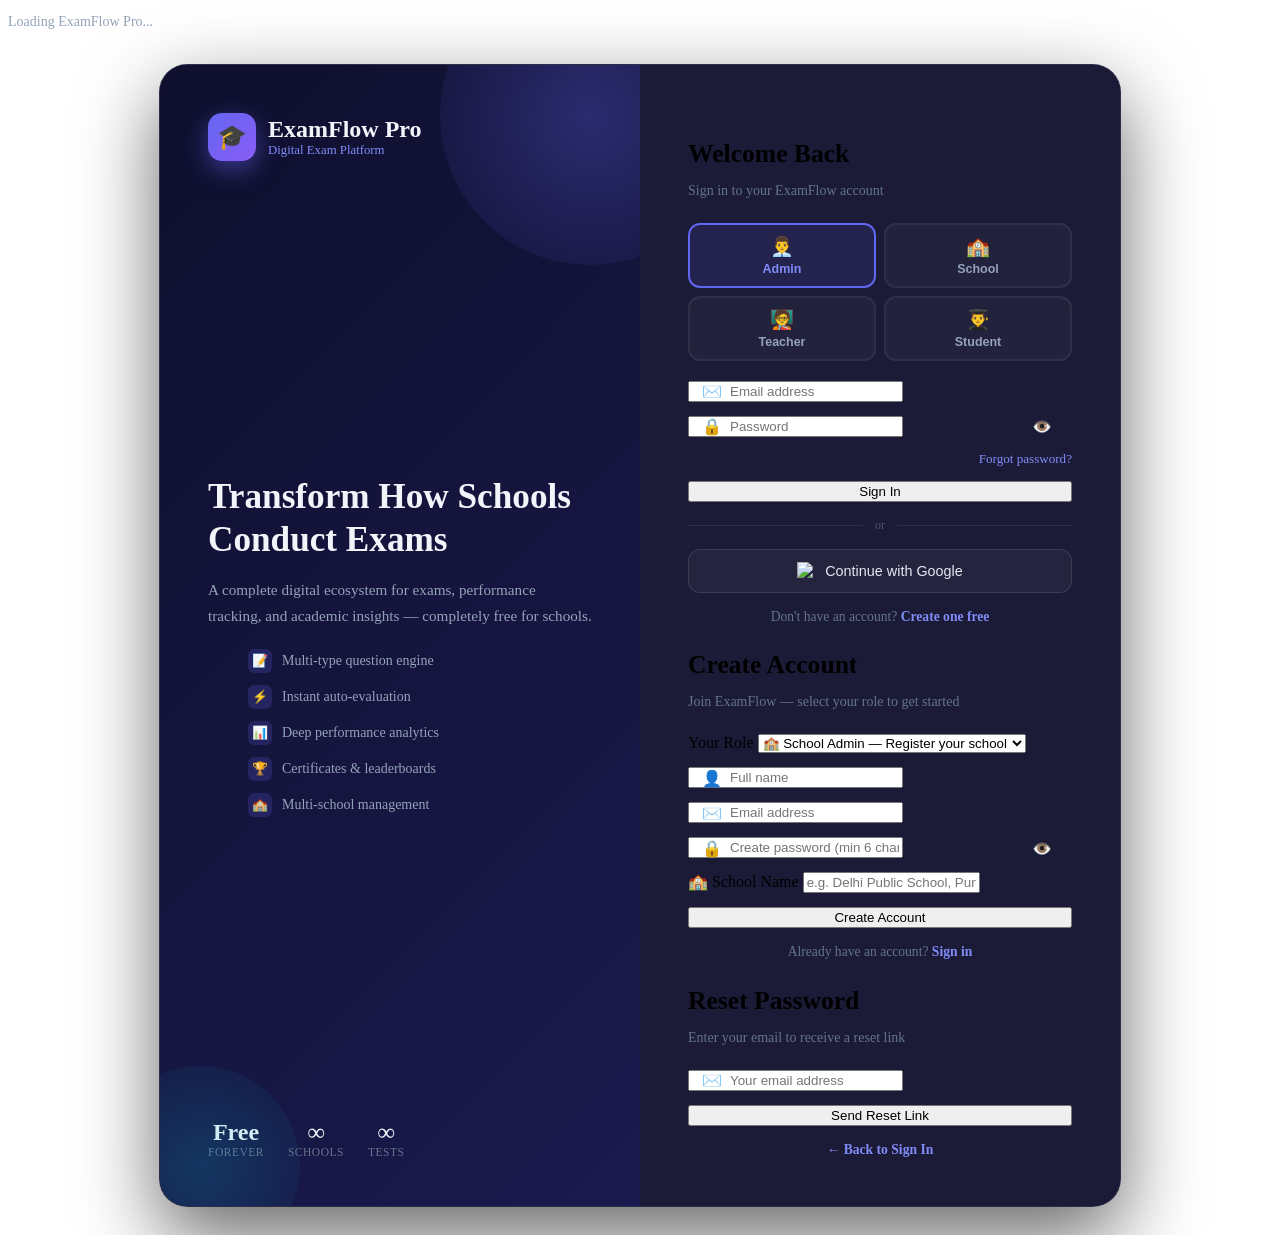
==== index.html @ 2c267c3b "Add files via upload" ====
<!DOCTYPE html>
<html lang="en">
<head>
  <meta charset="UTF-8"/>
  <meta name="viewport" content="width=device-width, initial-scale=1.0"/>
  <title>ExamFlow Pro — Digital Exam & Performance Platform</title>
  <meta name="description" content="A free, full-scale multi-school digital exam and performance management platform."/>
  <link rel="stylesheet" href="css/styles.css"/>
  <link rel="stylesheet" href="css/auth.css"/>
  <style>
    .auth-bg{min-height:100vh;display:flex;align-items:center;justify-content:center;padding:20px;position:relative;z-index:1}
    .auth-container{display:grid;grid-template-columns:1fr 1fr;max-width:960px;width:100%;min-height:580px;background:rgba(15,15,45,0.95);border:1px solid rgba(255,255,255,0.08);border-radius:28px;overflow:hidden;box-shadow:0 30px 80px rgba(0,0,0,0.6);backdrop-filter:blur(20px)}
    .auth-left{background:linear-gradient(135deg,#0f0f2e,#1a1a4e);padding:48px;display:flex;flex-direction:column;justify-content:space-between;position:relative;overflow:hidden}
    .auth-left::before{content:'';position:absolute;width:300px;height:300px;background:radial-gradient(circle,rgba(99,102,241,0.3),transparent);border-radius:50%;top:-100px;right:-100px}
    .auth-left::after{content:'';position:absolute;width:200px;height:200px;background:radial-gradient(circle,rgba(6,182,212,0.2),transparent);border-radius:50%;bottom:-60px;left:-60px}
    .brand-mark{display:flex;align-items:center;gap:12px;position:relative;z-index:1}
    .brand-icon{width:48px;height:48px;background:linear-gradient(135deg,#6366f1,#8b5cf6);border-radius:14px;display:flex;align-items:center;justify-content:center;font-size:1.5rem;box-shadow:0 8px 24px rgba(99,102,241,0.5)}
    .brand-name{font-size:1.5rem;font-weight:900;color:#f1f5f9}
    .brand-tagline{font-size:0.8rem;color:#818cf8;font-weight:500}
    .auth-hero{position:relative;z-index:1}
    .auth-hero h2{font-size:2.2rem;font-weight:800;line-height:1.2;color:#f1f5f9;margin-bottom:16px}
    .auth-hero p{color:#94a3b8;font-size:0.95rem;line-height:1.7}
    .feature-list{list-style:none;display:flex;flex-direction:column;gap:12px;margin-top:20px}
    .feature-list li{display:flex;align-items:center;gap:10px;color:#94a3b8;font-size:0.875rem}
    .feature-list .fi{width:24px;height:24px;background:rgba(99,102,241,0.2);border-radius:6px;display:flex;align-items:center;justify-content:center;font-size:0.8rem}
    .auth-right{padding:48px;display:flex;flex-direction:column;justify-content:center;overflow-y:auto;max-height:100%}
    .auth-right h3{font-size:1.6rem;font-weight:800;margin-bottom:6px}
    .auth-right p.sub{color:#64748b;font-size:0.875rem;margin-bottom:24px}
    .role-select{display:grid;grid-template-columns:repeat(2,1fr);gap:8px;margin-bottom:20px}
    .role-btn{padding:10px 8px;border-radius:12px;border:2px solid rgba(255,255,255,0.06);background:rgba(255,255,255,0.03);color:#94a3b8;cursor:pointer;transition:all 0.2s ease;text-align:center;font-size:0.78rem;font-weight:600}
    .role-btn:hover{border-color:rgba(99,102,241,0.4);color:#c7d2fe;background:rgba(99,102,241,0.05)}
    .role-btn.active{border-color:#6366f1;background:rgba(99,102,241,0.12);color:#818cf8}
    .role-btn .role-icon{font-size:1.2rem;display:block;margin-bottom:4px}
    .divider{display:flex;align-items:center;gap:12px;margin:16px 0}
    .divider::before,.divider::after{content:'';flex:1;height:1px;background:rgba(255,255,255,0.08)}
    .divider span{font-size:0.75rem;color:#475569}
    .btn-google{display:flex;align-items:center;justify-content:center;gap:10px;width:100%;padding:12px;border:1px solid rgba(255,255,255,0.1);border-radius:12px;background:rgba(255,255,255,0.04);color:#e2e8f0;font-size:0.9rem;font-weight:500;cursor:pointer;transition:all 0.2s ease}
    .btn-google:hover{background:rgba(255,255,255,0.08);border-color:rgba(255,255,255,0.2)}
    .btn-google img{width:18px;height:18px}
    .auth-switch{text-align:center;margin-top:16px;font-size:0.85rem;color:#64748b}
    .auth-switch a{color:#818cf8;text-decoration:none;font-weight:600}
    .auth-switch a:hover{color:#a5b4fc;text-decoration:underline}
    .auth-form{display:flex;flex-direction:column;gap:14px}
    .input-wrap{position:relative}
    .input-icon{position:absolute;left:14px;top:50%;transform:translateY(-50%);color:#475569;font-size:1rem;pointer-events:none}
    .input-wrap .form-control{padding-left:40px}
    .input-wrap .toggle-pw{position:absolute;right:14px;top:50%;transform:translateY(-50%);cursor:pointer;color:#475569;background:none;border:none;font-size:1rem}
    .school-field{display:none}
    .school-field.show{display:block}
    @media(max-width:768px){.auth-container{grid-template-columns:1fr}.auth-left{display:none}.auth-right{padding:32px 28px}}
  </style>
</head>
<body>
<div class="page-loader" id="pageLoader"><div class="loader"></div><p style="color:#94a3b8;font-size:0.875rem">Loading ExamFlow Pro...</p></div>
<div class="toast-container" id="toastContainer"></div>

<div class="auth-bg">
  <div class="auth-container">
    <!-- Left Panel -->
    <div class="auth-left">
      <div class="brand-mark">
        <div class="brand-icon">🎓</div>
        <div><div class="brand-name">ExamFlow Pro</div><div class="brand-tagline">Digital Exam Platform</div></div>
      </div>
      <div class="auth-hero">
        <h2>Transform How Schools Conduct Exams</h2>
        <p>A complete digital ecosystem for exams, performance tracking, and academic insights — completely free for schools.</p>
        <ul class="feature-list">
          <li><span class="fi">📝</span> Multi-type question engine</li>
          <li><span class="fi">⚡</span> Instant auto-evaluation</li>
          <li><span class="fi">📊</span> Deep performance analytics</li>
          <li><span class="fi">🏆</span> Certificates & leaderboards</li>
          <li><span class="fi">🏫</span> Multi-school management</li>
        </ul>
      </div>
      <div style="display:flex;gap:24px">
        <div style="text-align:center"><div style="font-size:1.5rem;font-weight:800;color:#f1f5f9">Free</div><div style="font-size:0.72rem;color:#64748b;text-transform:uppercase;letter-spacing:0.5px">Forever</div></div>
        <div style="text-align:center"><div style="font-size:1.5rem;font-weight:800;color:#f1f5f9">∞</div><div style="font-size:0.72rem;color:#64748b;text-transform:uppercase;letter-spacing:0.5px">Schools</div></div>
        <div style="text-align:center"><div style="font-size:1.5rem;font-weight:800;color:#f1f5f9">∞</div><div style="font-size:0.72rem;color:#64748b;text-transform:uppercase;letter-spacing:0.5px">Tests</div></div>
      </div>
    </div>

    <!-- Right Panel -->
    <div class="auth-right">
      <!-- Login Form -->
      <div id="loginPanel">
        <h3>Welcome Back</h3>
        <p class="sub">Sign in to your ExamFlow account</p>
        <div class="role-select" id="roleSelectLogin">
          <button class="role-btn active" data-role="admin" onclick="selectRole('admin')"><span class="role-icon">👨‍💼</span>Admin</button>
          <button class="role-btn" data-role="school" onclick="selectRole('school')"><span class="role-icon">🏫</span>School</button>
          <button class="role-btn" data-role="teacher" onclick="selectRole('teacher')"><span class="role-icon">🧑‍🏫</span>Teacher</button>
          <button class="role-btn" data-role="student" onclick="selectRole('student')"><span class="role-icon">👨‍🎓</span>Student</button>
        </div>
        <form class="auth-form" id="loginForm" onsubmit="handleLogin(event)">
          <div class="input-wrap"><span class="input-icon">✉️</span><input type="email" class="form-control" id="loginEmail" placeholder="Email address" required/></div>
          <div class="input-wrap"><span class="input-icon">🔒</span><input type="password" class="form-control" id="loginPassword" placeholder="Password" required/><button type="button" class="toggle-pw" onclick="togglePw('loginPassword',this)">👁️</button></div>
          <div style="display:flex;justify-content:flex-end"><a href="#" style="font-size:0.82rem;color:#818cf8;text-decoration:none" onclick="showForgot()">Forgot password?</a></div>
          <button type="submit" class="btn btn-primary w-full btn-lg" id="loginBtn">Sign In</button>
        </form>
        <div class="divider"><span>or</span></div>
        <button class="btn-google" onclick="handleGoogleLogin()"><img src="https://www.gstatic.com/firebasejs/ui/2.0.0/images/auth/google.svg" alt="Google"/>Continue with Google</button>
        <div class="auth-switch">Don't have an account? <a href="#" onclick="showSignup()">Create one free</a></div>
      </div>

      <!-- Signup Form -->
      <div id="signupPanel" class="hidden">
        <h3>Create Account</h3>
        <p class="sub">Join ExamFlow — select your role to get started</p>
        <form class="auth-form" id="signupForm" onsubmit="handleSignup(event)">
          <div class="form-group">
            <label class="form-label">Your Role</label>
            <select class="form-control" id="signupRole" onchange="onRoleChange()">
              <option value="school">🏫 School Admin — Register your school</option>
              <option value="teacher">🧑‍🏫 Teacher — Join a school</option>
              <option value="student">👨‍🎓 Student — Join a school</option>
              <option value="parent">👨‍👩‍👧 Parent — Track your child</option>
              <option value="admin">👨‍💼 Platform Admin</option>
            </select>
          </div>
          <div class="input-wrap"><span class="input-icon">👤</span><input type="text" class="form-control" id="signupName" placeholder="Full name" required/></div>
          <div class="input-wrap"><span class="input-icon">✉️</span><input type="email" class="form-control" id="signupEmail" placeholder="Email address" required/></div>
          <div class="input-wrap"><span class="input-icon">🔒</span><input type="password" class="form-control" id="signupPassword" placeholder="Create password (min 6 chars)" required minlength="6"/><button type="button" class="toggle-pw" onclick="togglePw('signupPassword',this)">👁️</button></div>

          <!-- School Name (for School Admin creating new school) -->
          <div class="school-field show" id="schoolNameField">
            <div class="form-group">
              <label class="form-label">🏫 School Name</label>
              <input class="form-control" id="signupSchoolName" placeholder="e.g. Delhi Public School, Pune"/>
            </div>
          </div>

          <!-- School Selection (for Teacher/Student joining existing school) -->
          <div class="school-field" id="schoolSelectField">
            <div class="form-group">
              <label class="form-label">🏫 Select Your School</label>
              <select class="form-control" id="signupSchoolSelect" onchange="onSchoolSelect()">
                <option value="">— Loading schools... —</option>
              </select>
            </div>
            <div id="classDivField" style="display:none;margin-top:14px">
              <div style="display:grid;grid-template-columns:1fr 1fr;gap:12px">
                <div class="form-group"><label class="form-label">Grade/Class</label><select class="form-control" id="signupClassSelect"><option value="">— Select Class —</option></select></div>
                <div class="form-group"><label class="form-label">Division</label><input class="form-control" id="signupDiv" placeholder="e.g. A"/></div>
              </div>
            </div>
          </div>

          <!-- Parent child email -->
          <div class="school-field" id="parentField">
            <div class="form-group">
              <label class="form-label">👨‍🎓 Child's Email</label>
              <input class="form-control" id="signupChildEmail" placeholder="Your child's registered email"/>
            </div>
          </div>

          <button type="submit" class="btn btn-primary w-full btn-lg" id="signupBtn">Create Account</button>
        </form>
        <div class="auth-switch">Already have an account? <a href="#" onclick="showLogin()">Sign in</a></div>
      </div>

      <!-- Forgot Password -->
      <div id="forgotPanel" class="hidden">
        <h3>Reset Password</h3>
        <p class="sub">Enter your email to receive a reset link</p>
        <form class="auth-form" onsubmit="handleForgot(event)">
          <div class="input-wrap"><span class="input-icon">✉️</span><input type="email" class="form-control" id="forgotEmail" placeholder="Your email address" required/></div>
          <button type="submit" class="btn btn-primary w-full btn-lg">Send Reset Link</button>
        </form>
        <div class="auth-switch"><a href="#" onclick="showLogin()">← Back to Sign In</a></div>
      </div>
    </div>
  </div>
</div>

<script type="module">
import { initializeApp } from "https://www.gstatic.com/firebasejs/10.7.1/firebase-app.js";
import { getAuth, signInWithEmailAndPassword, createUserWithEmailAndPassword, GoogleAuthProvider, signInWithPopup, sendPasswordResetEmail, onAuthStateChanged } from "https://www.gstatic.com/firebasejs/10.7.1/firebase-auth.js";
import { getFirestore, doc, setDoc, getDoc, getDocs, collection, query, where, serverTimestamp } from "https://www.gstatic.com/firebasejs/10.7.1/firebase-firestore.js";

const firebaseConfig = {
  apiKey: "AIzaSyCbSZRvUsFuepNW8W2D5x-5EwHEE_O2UdE",
  authDomain: "aixynztestseries-fc5da.firebaseapp.com",
  projectId: "aixynztestseries-fc5da",
  storageBucket: "aixynztestseries-fc5da.firebasestorage.app",
  messagingSenderId: "354795848617",
  appId: "1:354795848617:web:ab50b9095256b6febbfab8"
};

const app = initializeApp(firebaseConfig);
const auth = getAuth(app);
const db = getFirestore(app);
const googleProvider = new GoogleAuthProvider();

let selectedRole = 'admin';

// ── Load schools list for signup ──
async function loadSchoolsList() {
  try {
    const snap = await getDocs(collection(db, 'schools'));
    const sel = document.getElementById('signupSchoolSelect');
    sel.innerHTML = '<option value="">— Select your school —</option>';
    snap.forEach(d => {
      const s = d.data();
      sel.innerHTML += '<option value="' + d.id + '" data-name="' + (s.name || '') + '">' + (s.name || 'Unnamed School') + ' — ' + (s.city || '') + '</option>';
    });
    if (snap.empty) {
      sel.innerHTML = '<option value="">— No schools registered yet —</option>';
    }
  } catch (e) { console.error('loadSchools:', e); }
}
loadSchoolsList();

// ── Role change handler for signup ──
window.onRoleChange = function () {
  const role = document.getElementById('signupRole').value;
  const schoolNameField = document.getElementById('schoolNameField');
  const schoolSelectField = document.getElementById('schoolSelectField');
  const parentField = document.getElementById('parentField');

  schoolNameField.classList.remove('show');
  schoolSelectField.classList.remove('show');
  parentField.classList.remove('show');

  if (role === 'school') {
    schoolNameField.classList.add('show');
  } else if (role === 'teacher' || role === 'student') {
    schoolSelectField.classList.add('show');
    loadSchoolsList();
  } else if (role === 'parent') {
    parentField.classList.add('show');
  }
};

window.onSchoolSelect = async () => {
  const schoolId = document.getElementById('signupSchoolSelect').value;
  const classDivField = document.getElementById('classDivField');
  if (!schoolId) { classDivField.style.display = 'none'; return; }
  classDivField.style.display = 'block';
  
  // Load classes for this school
  try {
    const snap = await getDocs(query(collection(db, 'classes'), where('schoolId', '==', schoolId)));
    const sel = document.getElementById('signupClassSelect');
    sel.innerHTML = '<option value="">— Select Class —</option>';
    snap.forEach(d => { sel.innerHTML += '<option value="' + d.data().name + '">' + d.data().name + '</option>'; });
  } catch (e) { console.error(e); }
};

// ── Auth State ──
onAuthStateChanged(auth, async (user) => {
  document.getElementById('pageLoader').style.opacity = '0';
  setTimeout(() => { document.getElementById('pageLoader').style.display = 'none'; }, 500);
  if (user) {
    try {
      const userDoc = await getDoc(doc(db, 'users', user.uid));
      if (userDoc.exists()) redirectToRole(userDoc.data().role);
    } catch (e) { console.log(e); }
  }
});

// ── Role selector for login ──
window.selectRole = (role) => {
  selectedRole = role;
  document.querySelectorAll('#roleSelectLogin .role-btn').forEach(b => b.classList.toggle('active', b.dataset.role === role));
};

// ── Login ──
window.handleLogin = async (e) => {
  e.preventDefault();
  const email = document.getElementById('loginEmail').value;
  const password = document.getElementById('loginPassword').value;
  const btn = document.getElementById('loginBtn');
  btn.disabled = true;
  btn.innerHTML = '<div class="loader" style="width:20px;height:20px;border-width:2px;margin:0 auto"></div>';
  try {
    const cred = await signInWithEmailAndPassword(auth, email, password);
    const userDoc = await getDoc(doc(db, 'users', cred.user.uid));
    let role = selectedRole;
    if (userDoc.exists()) role = userDoc.data().role;
    showToast('Welcome back! Redirecting...', 'success');
    setTimeout(() => redirectToRole(role), 800);
  } catch (err) {
    showToast(getFriendlyError(err.code), 'error');
    btn.disabled = false;
    btn.innerHTML = 'Sign In';
  }
};

// ── Signup ──
window.handleSignup = async (e) => {
  e.preventDefault();
  const name = document.getElementById('signupName').value.trim();
  const email = document.getElementById('signupEmail').value.trim();
  const password = document.getElementById('signupPassword').value;
  const role = document.getElementById('signupRole').value;
  const btn = document.getElementById('signupBtn');

  // Validate school info
  let schoolId = '';
  let schoolName = '', className = '', division = '';

  if (role === 'school') {
    schoolName = document.getElementById('signupSchoolName').value.trim();
    if (!schoolName) { showToast('Please enter your school name', 'warning'); return; }
  } else if (role === 'teacher' || role === 'student') {
    const sel = document.getElementById('signupSchoolSelect');
    schoolId = sel.value;
    schoolName = sel.options[sel.selectedIndex]?.dataset?.name || '';
    className = document.getElementById('signupClassSelect').value;
    division = document.getElementById('signupDiv').value.trim().toUpperCase();
    if (!schoolId) { showToast('Please select your school', 'warning'); return; }
    if (!className) { showToast('Please select your class', 'warning'); return; }
  }

  btn.disabled = true;
  btn.innerHTML = '<div class="loader" style="width:20px;height:20px;border-width:2px;margin:0 auto"></div>';

  try {
    const cred = await createUserWithEmailAndPassword(auth, email, password);
    const uid = cred.user.uid;

    // Create user doc
    const userData = {
      uid: uid,
      email: email,
      displayName: name,
      role: role,
      schoolId: schoolId,
      schoolName: schoolName,
      className: className,
      division: division,
      createdAt: serverTimestamp(),
      active: true
    };

    if (role === 'parent') {
      userData.childEmail = document.getElementById('signupChildEmail').value.trim();
    }

    // 1. Set user doc (defines the role for Firestore rules)
    await setDoc(doc(db, 'users', uid), userData);

    // 2. If school admin, create the school doc
    if (role === 'school') {
      const schId = 'SCH_' + uid.substring(0, 8).toUpperCase();
      // Update userData with the new schoolId
      userData.schoolId = schId;
      await setDoc(doc(db, 'users', uid), userData); // Re-set with schoolId

      await setDoc(doc(db, 'schools', schId), {
        name: schoolName,
        adminUid: uid,
        adminEmail: email,
        createdAt: serverTimestamp(),
        classCount: 0,
        teacherCount: 0,
        studentCount: 0
      });
    }

    showToast('Account created! Welcome to ExamFlow!', 'success');
    setTimeout(() => redirectToRole(role), 800);
  } catch (err) {
    showToast(getFriendlyError(err.code), 'error');
    btn.disabled = false;
    btn.innerHTML = 'Create Account';
  }
};

// ── Google Login ──
window.handleGoogleLogin = async () => {
  try {
    const result = await signInWithPopup(auth, googleProvider);
    const user = result.user;
    const userDoc = await getDoc(doc(db, 'users', user.uid));
    if (userDoc.exists()) {
      showToast('Signed in with Google!', 'success');
      setTimeout(() => redirectToRole(userDoc.data().role), 800);
    } else {
      // New Google user — need to collect role & school info
      showToast('Welcome! Please create an account with your role.', 'info');
      showSignup();
      document.getElementById('signupName').value = user.displayName || '';
      document.getElementById('signupEmail').value = user.email || '';
      document.getElementById('signupEmail').readOnly = true;
    }
  } catch (err) {
    if (err.code !== 'auth/popup-closed-by-user') showToast(getFriendlyError(err.code), 'error');
  }
};

// ── Forgot Password ──
window.handleForgot = async (e) => {
  e.preventDefault();
  const email = document.getElementById('forgotEmail').value;
  try {
    await sendPasswordResetEmail(auth, email);
    showToast('Reset link sent! Check your email.', 'success');
    showLogin();
  } catch (err) { showToast(getFriendlyError(err.code), 'error'); }
};

function redirectToRole(role) {
  const pages = { admin: 'admin.html', school: 'school.html', teacher: 'teacher.html', student: 'student.html', parent: 'parent.html' };
  window.location.href = pages[role] || 'teacher.html';
}

function getFriendlyError(code) {
  const msgs = {
    'auth/user-not-found': 'No account found with this email.',
    'auth/wrong-password': 'Incorrect password. Try again.',
    'auth/email-already-in-use': 'This email is already registered.',
    'auth/weak-password': 'Password must be at least 6 characters.',
    'auth/invalid-email': 'Please enter a valid email address.',
    'auth/too-many-requests': 'Too many attempts. Try again later.',
    'auth/popup-closed-by-user': 'Sign-in popup was closed.',
    'auth/invalid-credential': 'Invalid email or password.',
  };
  return msgs[code] || 'Something went wrong. Please try again.';
}

window.showLogin = () => { document.getElementById('loginPanel').classList.remove('hidden'); document.getElementById('signupPanel').classList.add('hidden'); document.getElementById('forgotPanel').classList.add('hidden'); };
window.showSignup = () => { document.getElementById('loginPanel').classList.add('hidden'); document.getElementById('signupPanel').classList.remove('hidden'); document.getElementById('forgotPanel').classList.add('hidden'); onRoleChange(); };
window.showForgot = () => { document.getElementById('loginPanel').classList.add('hidden'); document.getElementById('signupPanel').classList.add('hidden'); document.getElementById('forgotPanel').classList.remove('hidden'); };
window.togglePw = (id, btn) => { const inp = document.getElementById(id); if (inp.type === 'password') { inp.type = 'text'; btn.textContent = '🙈'; } else { inp.type = 'password'; btn.textContent = '👁️'; } };
</script>

<script>
window.showToast = (msg, type = 'info', duration = 3500) => {
  const icons = { success: '✅', error: '❌', warning: '⚠️', info: 'ℹ️' };
  const container = document.getElementById('toastContainer');
  if (!container) return;
  const t = document.createElement('div');
  t.className = 'toast ' + type;
  t.innerHTML = '<span>' + icons[type] + '</span><span style="flex:1;font-size:0.875rem">' + msg + '</span><span onclick="this.parentElement.remove()" style="cursor:pointer;opacity:0.5">✕</span>';
  container.appendChild(t);
  setTimeout(() => t.remove(), duration);
};
</script>
</body>
</html>
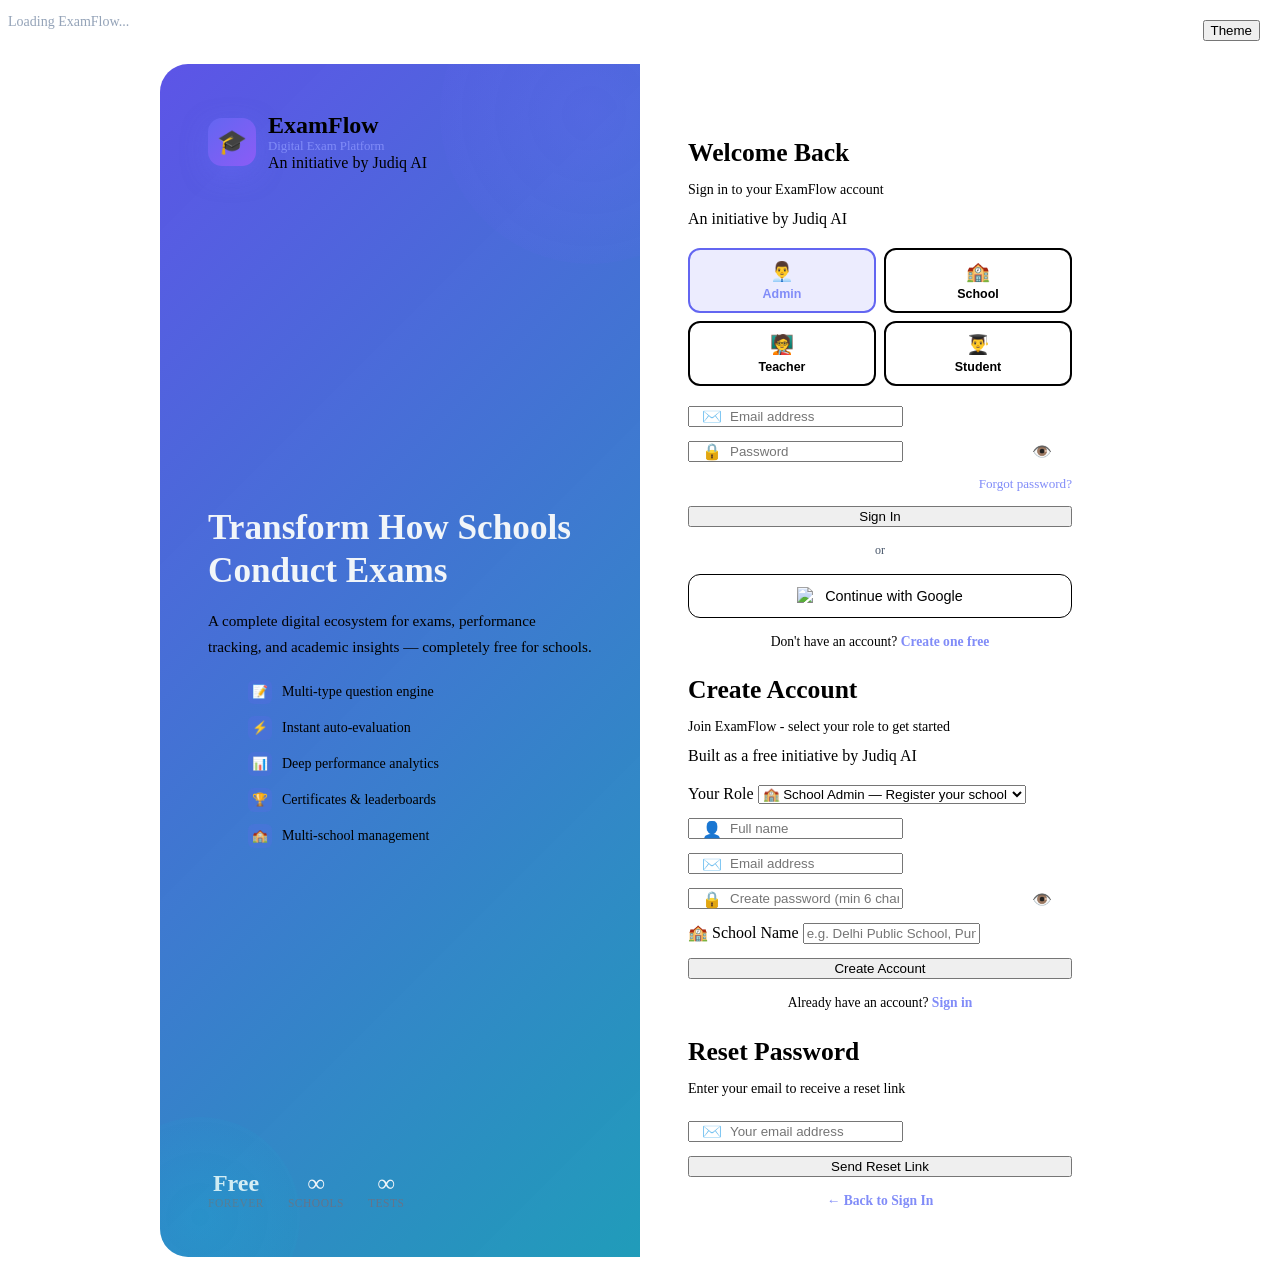
==== commit 387f8dd9: "Add files via upload" ====
--- a/index.html
+++ b/index.html
@@ -3,7 +3,7 @@
 <head>
   <meta charset="UTF-8"/>
   <meta name="viewport" content="width=device-width, initial-scale=1.0"/>
-  <title>ExamFlow Pro — Digital Exam & Performance Platform</title>
+  <title>ExamFlow - Digital Exam & Performance Platform</title>
   <meta name="description" content="A free, full-scale multi-school digital exam and performance management platform."/>
   <link rel="stylesheet" href="css/styles.css"/>
   <link rel="stylesheet" href="css/auth.css"/>
@@ -47,20 +47,32 @@
     .input-wrap .toggle-pw{position:absolute;right:14px;top:50%;transform:translateY(-50%);cursor:pointer;color:#475569;background:none;border:none;font-size:1rem}
     .school-field{display:none}
     .school-field.show{display:block}
+    .auth-container{background:var(--glass-bg);border:1px solid var(--glass-border);box-shadow:var(--shadow-lg)}
+    .auth-left{background:linear-gradient(135deg,rgba(79,70,229,0.92),rgba(8,145,178,0.9))}
+    .auth-right{background:var(--bg-card)}
+    .auth-right h3,.brand-name{color:var(--text-heading)}
+    .auth-right p.sub,.auth-hero p,.feature-list li,.auth-switch{color:var(--text-secondary)}
+    .role-btn{border-color:var(--glass-border);background:var(--glass-bg);color:var(--text-secondary)}
+    .role-btn:hover{color:var(--text-primary);background:var(--bg-card-hover)}
+    .btn-google{background:var(--glass-bg);border-color:var(--glass-border);color:var(--text-primary)}
+    .input-icon,.input-wrap .toggle-pw{color:var(--text-muted)}
+    [data-theme="light"] .brand-tagline{color:#4338ca}
+    [data-theme="light"] .auth-left{background:linear-gradient(135deg,#dbeafe,#eef2ff)}
+    [data-theme="light"] .auth-hero h2,[data-theme="light"] .brand-name{color:var(--text-heading)}
     @media(max-width:768px){.auth-container{grid-template-columns:1fr}.auth-left{display:none}.auth-right{padding:32px 28px}}
   </style>
 </head>
 <body>
-<div class="page-loader" id="pageLoader"><div class="loader"></div><p style="color:#94a3b8;font-size:0.875rem">Loading ExamFlow Pro...</p></div>
+<div class="page-loader" id="pageLoader"><div class="loader"></div><p style="color:#94a3b8;font-size:0.875rem">Loading ExamFlow...</p></div>
 <div class="toast-container" id="toastContainer"></div>
 
-<div class="auth-bg">
+<div class="auth-bg"><button class="topbar-btn" data-theme-toggle onclick="toggleTheme()" style="position:fixed;top:20px;right:20px;z-index:5">Theme</button>
   <div class="auth-container">
     <!-- Left Panel -->
     <div class="auth-left">
       <div class="brand-mark">
         <div class="brand-icon">🎓</div>
-        <div><div class="brand-name">ExamFlow Pro</div><div class="brand-tagline">Digital Exam Platform</div></div>
+        <div><div class="brand-name">ExamFlow</div><div class="brand-tagline">Digital Exam Platform</div><div class="brand-initiative">An initiative by Judiq AI</div></div>
       </div>
       <div class="auth-hero">
         <h2>Transform How Schools Conduct Exams</h2>
@@ -85,7 +97,7 @@
       <!-- Login Form -->
       <div id="loginPanel">
         <h3>Welcome Back</h3>
-        <p class="sub">Sign in to your ExamFlow account</p>
+        <p class="sub">Sign in to your ExamFlow account</p><p class="initiative-note" style="margin-top:-12px;margin-bottom:20px">An initiative by Judiq AI</p>
         <div class="role-select" id="roleSelectLogin">
           <button class="role-btn active" data-role="admin" onclick="selectRole('admin')"><span class="role-icon">👨‍💼</span>Admin</button>
           <button class="role-btn" data-role="school" onclick="selectRole('school')"><span class="role-icon">🏫</span>School</button>
@@ -106,7 +118,7 @@
       <!-- Signup Form -->
       <div id="signupPanel" class="hidden">
         <h3>Create Account</h3>
-        <p class="sub">Join ExamFlow — select your role to get started</p>
+        <p class="sub">Join ExamFlow - select your role to get started</p><p class="initiative-note" style="margin-top:-12px;margin-bottom:20px">Built as a free initiative by Judiq AI</p>
         <form class="auth-form" id="signupForm" onsubmit="handleSignup(event)">
           <div class="form-group">
             <label class="form-label">Your Role</label>
@@ -140,9 +152,10 @@
             </div>
             <div id="classDivField" style="display:none;margin-top:14px">
               <div style="display:grid;grid-template-columns:1fr 1fr;gap:12px">
-                <div class="form-group"><label class="form-label">Grade/Class</label><select class="form-control" id="signupClassSelect"><option value="">— Select Class —</option></select></div>
-                <div class="form-group"><label class="form-label">Division</label><input class="form-control" id="signupDiv" placeholder="e.g. A"/></div>
+                <div class="form-group"><label class="form-label">Grade/Class</label><select class="form-control" id="signupClassSelect" onchange="onClassChange()"><option value="">— Select Class —</option></select></div>
+                <div class="form-group"><label class="form-label">Division</label><select class="form-control" id="signupDivSelect"><option value="">— Select Division —</option></select></div>
               </div>
+              <p id="classDivHint" style="margin-top:10px;font-size:0.8rem;color:#64748b"></p>
             </div>
           </div>
 
@@ -172,11 +185,11 @@
     </div>
   </div>
 </div>
-
+<script src="js/shared.js"></script>
 <script type="module">
 import { initializeApp } from "https://www.gstatic.com/firebasejs/10.7.1/firebase-app.js";
 import { getAuth, signInWithEmailAndPassword, createUserWithEmailAndPassword, GoogleAuthProvider, signInWithPopup, sendPasswordResetEmail, onAuthStateChanged } from "https://www.gstatic.com/firebasejs/10.7.1/firebase-auth.js";
-import { getFirestore, doc, setDoc, getDoc, getDocs, collection, query, where, serverTimestamp } from "https://www.gstatic.com/firebasejs/10.7.1/firebase-firestore.js";
+import { getFirestore, doc, setDoc, getDoc, getDocs, collection, query, where, orderBy, serverTimestamp } from "https://www.gstatic.com/firebasejs/10.7.1/firebase-firestore.js";
 
 const firebaseConfig = {
   apiKey: "AIzaSyCbSZRvUsFuepNW8W2D5x-5EwHEE_O2UdE",
@@ -193,6 +206,7 @@
 const googleProvider = new GoogleAuthProvider();
 
 let selectedRole = 'admin';
+let schoolClassMap = {};
 
 // ── Load schools list for signup ──
 async function loadSchoolsList() {
@@ -221,6 +235,7 @@
   schoolNameField.classList.remove('show');
   schoolSelectField.classList.remove('show');
   parentField.classList.remove('show');
+  resetSchoolSelectionState();
 
   if (role === 'school') {
     schoolNameField.classList.add('show');
@@ -235,17 +250,102 @@
 window.onSchoolSelect = async () => {
   const schoolId = document.getElementById('signupSchoolSelect').value;
   const classDivField = document.getElementById('classDivField');
+  resetClassDivisionFields();
   if (!schoolId) { classDivField.style.display = 'none'; return; }
   classDivField.style.display = 'block';
-  
-  // Load classes for this school
+  await loadSchoolClasses(schoolId);
+};
+
+window.onClassChange = () => {
+  const className = document.getElementById('signupClassSelect').value;
+  const divSel = document.getElementById('signupDivSelect');
+  const hint = document.getElementById('classDivHint');
+  divSel.innerHTML = '<option value="">— Select Division —</option>';
+  divSel.disabled = !className;
+
+  if (!className) {
+    hint.textContent = 'Select a class to see its divisions.';
+    return;
+  }
+
+  const divisions = schoolClassMap[className] || [];
+  if (!divisions.length) {
+    divSel.innerHTML = '<option value="">No divisions added yet</option>';
+    hint.textContent = 'This class has no divisions configured yet. Ask your school admin to add them.';
+    return;
+  }
+
+  divSel.innerHTML += divisions.map(div => '<option value="' + div + '">' + div + '</option>').join('');
+  hint.textContent = 'Choose the division assigned by your school.';
+};
+
+function resetSchoolSelectionState() {
+  const schoolSel = document.getElementById('signupSchoolSelect');
+  if (schoolSel) schoolSel.value = '';
+  document.getElementById('classDivField').style.display = 'none';
+  resetClassDivisionFields();
+}
+
+function resetClassDivisionFields() {
+  schoolClassMap = {};
+  const classSel = document.getElementById('signupClassSelect');
+  const divSel = document.getElementById('signupDivSelect');
+  const hint = document.getElementById('classDivHint');
+  classSel.innerHTML = '<option value="">— Select Class —</option>';
+  divSel.innerHTML = '<option value="">— Select Division —</option>';
+  divSel.disabled = true;
+  hint.textContent = 'Select your school to load classes and divisions.';
+}
+
+async function loadSchoolClasses(schoolId) {
+  const classSel = document.getElementById('signupClassSelect');
+  const divSel = document.getElementById('signupDivSelect');
+  const hint = document.getElementById('classDivHint');
+
   try {
-    const snap = await getDocs(query(collection(db, 'classes'), where('schoolId', '==', schoolId)));
-    const sel = document.getElementById('signupClassSelect');
-    sel.innerHTML = '<option value="">— Select Class —</option>';
-    snap.forEach(d => { sel.innerHTML += '<option value="' + d.data().name + '">' + d.data().name + '</option>'; });
-  } catch (e) { console.error(e); }
-};
+    classSel.innerHTML = '<option value="">— Select Class —</option>';
+    divSel.innerHTML = '<option value="">— Select Division —</option>';
+    classSel.disabled = true;
+    divSel.disabled = true;
+    hint.textContent = 'Loading classes and divisions...';
+
+    let snap;
+    try {
+      snap = await getDocs(query(collection(db, 'classes'), where('schoolId', '==', schoolId), orderBy('name')));
+    } catch (queryErr) {
+      snap = await getDocs(query(collection(db, 'classes'), where('schoolId', '==', schoolId)));
+    }
+
+    if (snap.empty) {
+      hint.textContent = 'No classes are configured for this school yet.';
+      return;
+    }
+
+    const classEntries = [];
+    snap.forEach(d => {
+      const classData = d.data();
+      const className = (classData.name || '').trim();
+      if (!className) return;
+      const divisions = Array.isArray(classData.divisions)
+        ? classData.divisions.map(div => String(div).trim().toUpperCase()).filter(Boolean)
+        : [];
+      schoolClassMap[className] = divisions;
+      classEntries.push({ className, divisions });
+    });
+
+    classEntries.sort((a, b) => a.className.localeCompare(b.className, undefined, { numeric: true, sensitivity: 'base' }));
+    classEntries.forEach(entry => {
+      classSel.innerHTML += '<option value="' + entry.className + '">' + entry.className + '</option>';
+    });
+
+    classSel.disabled = false;
+    hint.textContent = 'Select your class to load the available divisions.';
+  } catch (e) {
+    console.error(e);
+    hint.textContent = 'Could not load classes right now. Check Firestore rules and try again.';
+    showToast('Could not load classes for this school.', 'error');
+  }
+}
 
 // ── Auth State ──
 onAuthStateChanged(auth, async (user) => {
@@ -308,9 +408,10 @@
     schoolId = sel.value;
     schoolName = sel.options[sel.selectedIndex]?.dataset?.name || '';
     className = document.getElementById('signupClassSelect').value;
-    division = document.getElementById('signupDiv').value.trim().toUpperCase();
+    division = document.getElementById('signupDivSelect').value.trim().toUpperCase();
     if (!schoolId) { showToast('Please select your school', 'warning'); return; }
     if (!className) { showToast('Please select your class', 'warning'); return; }
+    if (!division) { showToast('Please select your division', 'warning'); return; }
   }
 
   btn.disabled = true;
@@ -440,3 +541,11 @@
 </script>
 </body>
 </html>
+
+
+
+
+
+
+
+
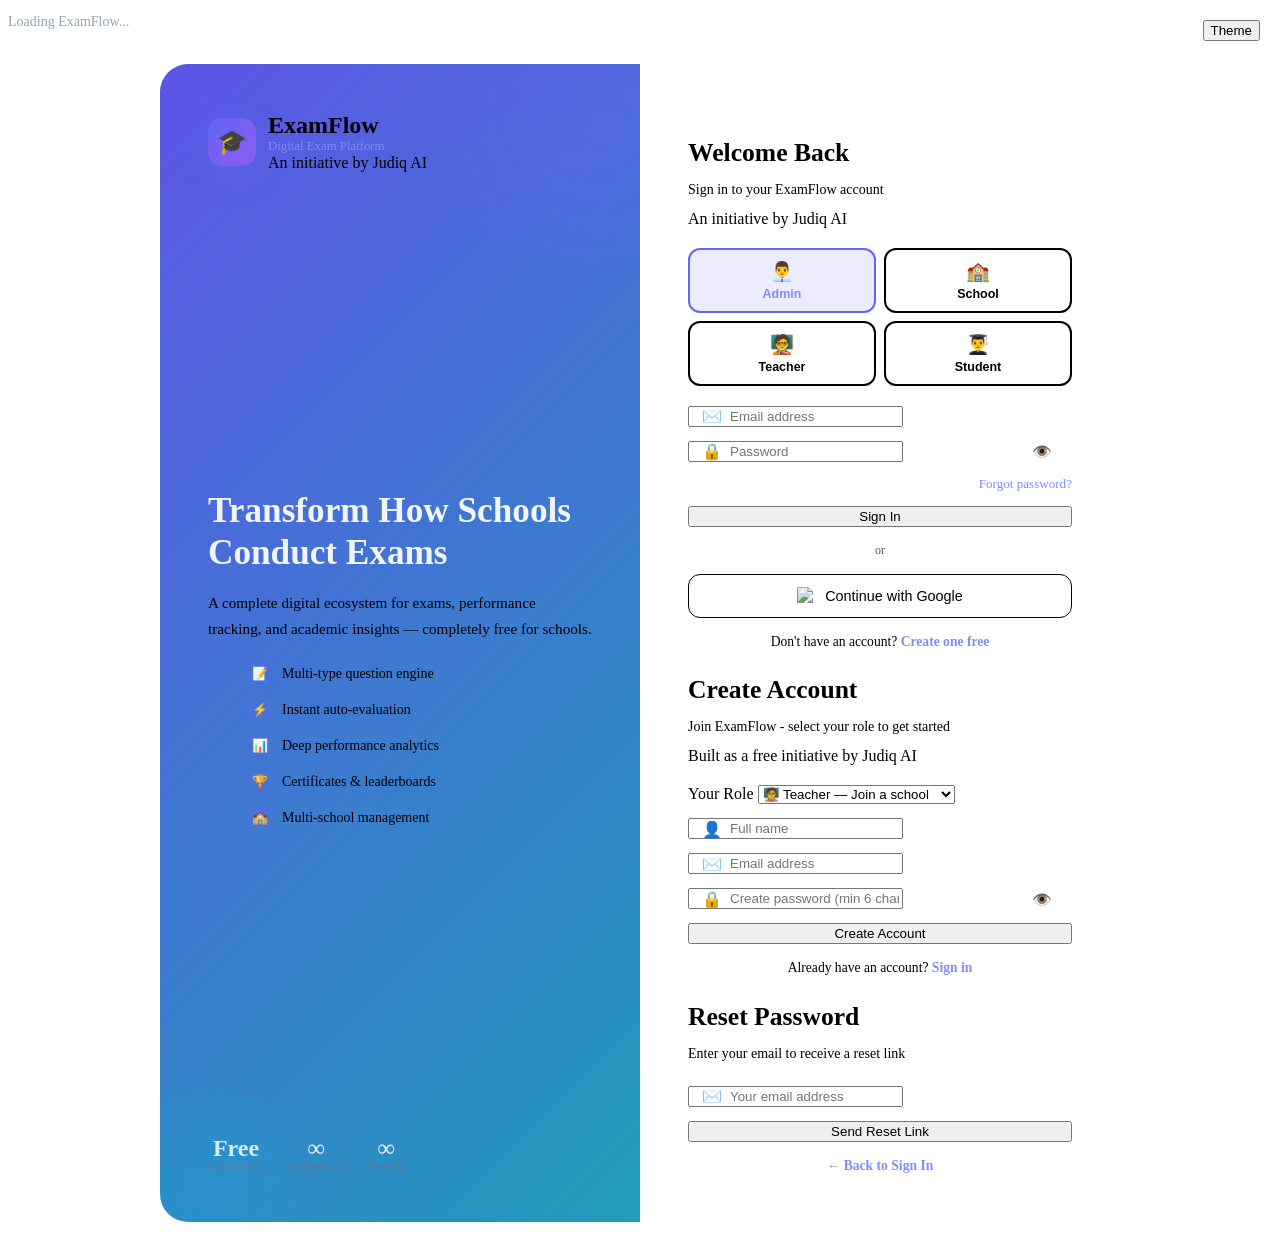
==== commit 38964d71: "Add files via upload" ====
--- a/index.html
+++ b/index.html
@@ -123,24 +123,15 @@
           <div class="form-group">
             <label class="form-label">Your Role</label>
             <select class="form-control" id="signupRole" onchange="onRoleChange()">
-              <option value="school">🏫 School Admin — Register your school</option>
               <option value="teacher">🧑‍🏫 Teacher — Join a school</option>
               <option value="student">👨‍🎓 Student — Join a school</option>
               <option value="parent">👨‍👩‍👧 Parent — Track your child</option>
-              <option value="admin">👨‍💼 Platform Admin</option>
             </select>
           </div>
           <div class="input-wrap"><span class="input-icon">👤</span><input type="text" class="form-control" id="signupName" placeholder="Full name" required/></div>
           <div class="input-wrap"><span class="input-icon">✉️</span><input type="email" class="form-control" id="signupEmail" placeholder="Email address" required/></div>
           <div class="input-wrap"><span class="input-icon">🔒</span><input type="password" class="form-control" id="signupPassword" placeholder="Create password (min 6 chars)" required minlength="6"/><button type="button" class="toggle-pw" onclick="togglePw('signupPassword',this)">👁️</button></div>
 
-          <!-- School Name (for School Admin creating new school) -->
-          <div class="school-field show" id="schoolNameField">
-            <div class="form-group">
-              <label class="form-label">🏫 School Name</label>
-              <input class="form-control" id="signupSchoolName" placeholder="e.g. Delhi Public School, Pune"/>
-            </div>
-          </div>
 
           <!-- School Selection (for Teacher/Student joining existing school) -->
           <div class="school-field" id="schoolSelectField">
@@ -205,7 +196,7 @@
 const db = getFirestore(app);
 const googleProvider = new GoogleAuthProvider();
 
-let selectedRole = 'admin';
+let selectedRole = 'school';
 let schoolClassMap = {};
 
 // ── Load schools list for signup ──
@@ -226,20 +217,17 @@
 loadSchoolsList();
 
 // ── Role change handler for signup ──
-window.onRoleChange = function () {
+window.onRoleChange = () => {
   const role = document.getElementById('signupRole').value;
-  const schoolNameField = document.getElementById('schoolNameField');
+  selectedRole = role;
   const schoolSelectField = document.getElementById('schoolSelectField');
   const parentField = document.getElementById('parentField');
 
-  schoolNameField.classList.remove('show');
   schoolSelectField.classList.remove('show');
   parentField.classList.remove('show');
   resetSchoolSelectionState();
 
-  if (role === 'school') {
-    schoolNameField.classList.add('show');
-  } else if (role === 'teacher' || role === 'student') {
+  if (role === 'teacher' || role === 'student') {
     schoolSelectField.classList.add('show');
     loadSchoolsList();
   } else if (role === 'parent') {
@@ -353,9 +341,29 @@
   setTimeout(() => { document.getElementById('pageLoader').style.display = 'none'; }, 500);
   if (user) {
     try {
+      // Owner Identity: Atharva Sameer Gandhi
+      if (user.email === 'gandhiatharv565@gmail.com') {
+        redirectToRole('admin');
+        return;
+      }
+
       const userDoc = await getDoc(doc(db, 'users', user.uid));
-      if (userDoc.exists()) redirectToRole(userDoc.data().role);
-    } catch (e) { console.log(e); }
+      if (userDoc.exists()) {
+        const role = userDoc.data().role;
+        if (role) {
+          redirectToRole(role);
+        } else {
+          showSignup();
+          showToast('Please complete your profile registration.', 'info');
+        }
+      } else {
+        showSignup();
+        document.getElementById('signupEmail').value = user.email || '';
+        document.getElementById('signupName').value = user.displayName || '';
+      }
+    } catch (e) { 
+      console.log('Auth check error:', e);
+    }
   }
 });
 
@@ -368,18 +376,51 @@
 // ── Login ──
 window.handleLogin = async (e) => {
   e.preventDefault();
-  const email = document.getElementById('loginEmail').value;
+  const email = document.getElementById('loginEmail').value.trim().toLowerCase();
   const password = document.getElementById('loginPassword').value;
   const btn = document.getElementById('loginBtn');
+  const isOwner = email === 'gandhiatharv565@gmail.com';
+
   btn.disabled = true;
   btn.innerHTML = '<div class="loader" style="width:20px;height:20px;border-width:2px;margin:0 auto"></div>';
+
   try {
-    const cred = await signInWithEmailAndPassword(auth, email, password);
-    const userDoc = await getDoc(doc(db, 'users', cred.user.uid));
-    let role = selectedRole;
-    if (userDoc.exists()) role = userDoc.data().role;
-    showToast('Welcome back! Redirecting...', 'success');
-    setTimeout(() => redirectToRole(role), 800);
+    try {
+      await signInWithEmailAndPassword(auth, email, password);
+    } catch (authErr) {
+      // Special Auto-Provisioning for the Owner if account doesn't exist yet
+      if (isOwner && (authErr.code === 'auth/invalid-credential' || authErr.code === 'auth/user-not-found')) {
+        try {
+          const cred = await createUserWithEmailAndPassword(auth, email, password);
+          await setDoc(doc(db, 'users', cred.user.uid), {
+            uid: cred.user.uid,
+            email: email,
+            displayName: 'Atharva Sameer Gandhi',
+            role: 'admin',
+            createdAt: serverTimestamp(),
+            active: true
+          });
+          showToast('Owner account provisioned! Welcome, Atharva.', 'success');
+          setTimeout(() => redirectToRole('admin'), 800);
+          return;
+        } catch (signupErr) {
+          throw authErr; // If owner signup also fails, throw the original login error
+        }
+      }
+      throw authErr;
+    }
+    
+    // Redirect logic
+    if (isOwner) {
+      showToast('Welcome back, Atharva! Redirecting...', 'success');
+      setTimeout(() => redirectToRole('admin'), 800);
+    } else {
+      const userDoc = await getDoc(doc(db, 'users', auth.currentUser.uid));
+      let role = selectedRole;
+      if (userDoc.exists()) role = userDoc.data().role;
+      showToast('Welcome back! Redirecting...', 'success');
+      setTimeout(() => redirectToRole(role), 800);
+    }
   } catch (err) {
     showToast(getFriendlyError(err.code), 'error');
     btn.disabled = false;
@@ -444,19 +485,23 @@
 
     // 2. If school admin, create the school doc
     if (role === 'school') {
-      const schId = 'SCH_' + uid.substring(0, 8).toUpperCase();
+      const schId = generateSchoolId(uid);
+      
       // Update userData with the new schoolId
       userData.schoolId = schId;
-      await setDoc(doc(db, 'users', uid), userData); // Re-set with schoolId
+      await setDoc(doc(db, 'users', uid), userData, { merge: true });
 
       await setDoc(doc(db, 'schools', schId), {
+        id: schId,
         name: schoolName,
         adminUid: uid,
         adminEmail: email,
+        city: '', // Admin can update this in branding
         createdAt: serverTimestamp(),
         classCount: 0,
         teacherCount: 0,
-        studentCount: 0
+        studentCount: 0,
+        active: true
       });
     }
 
